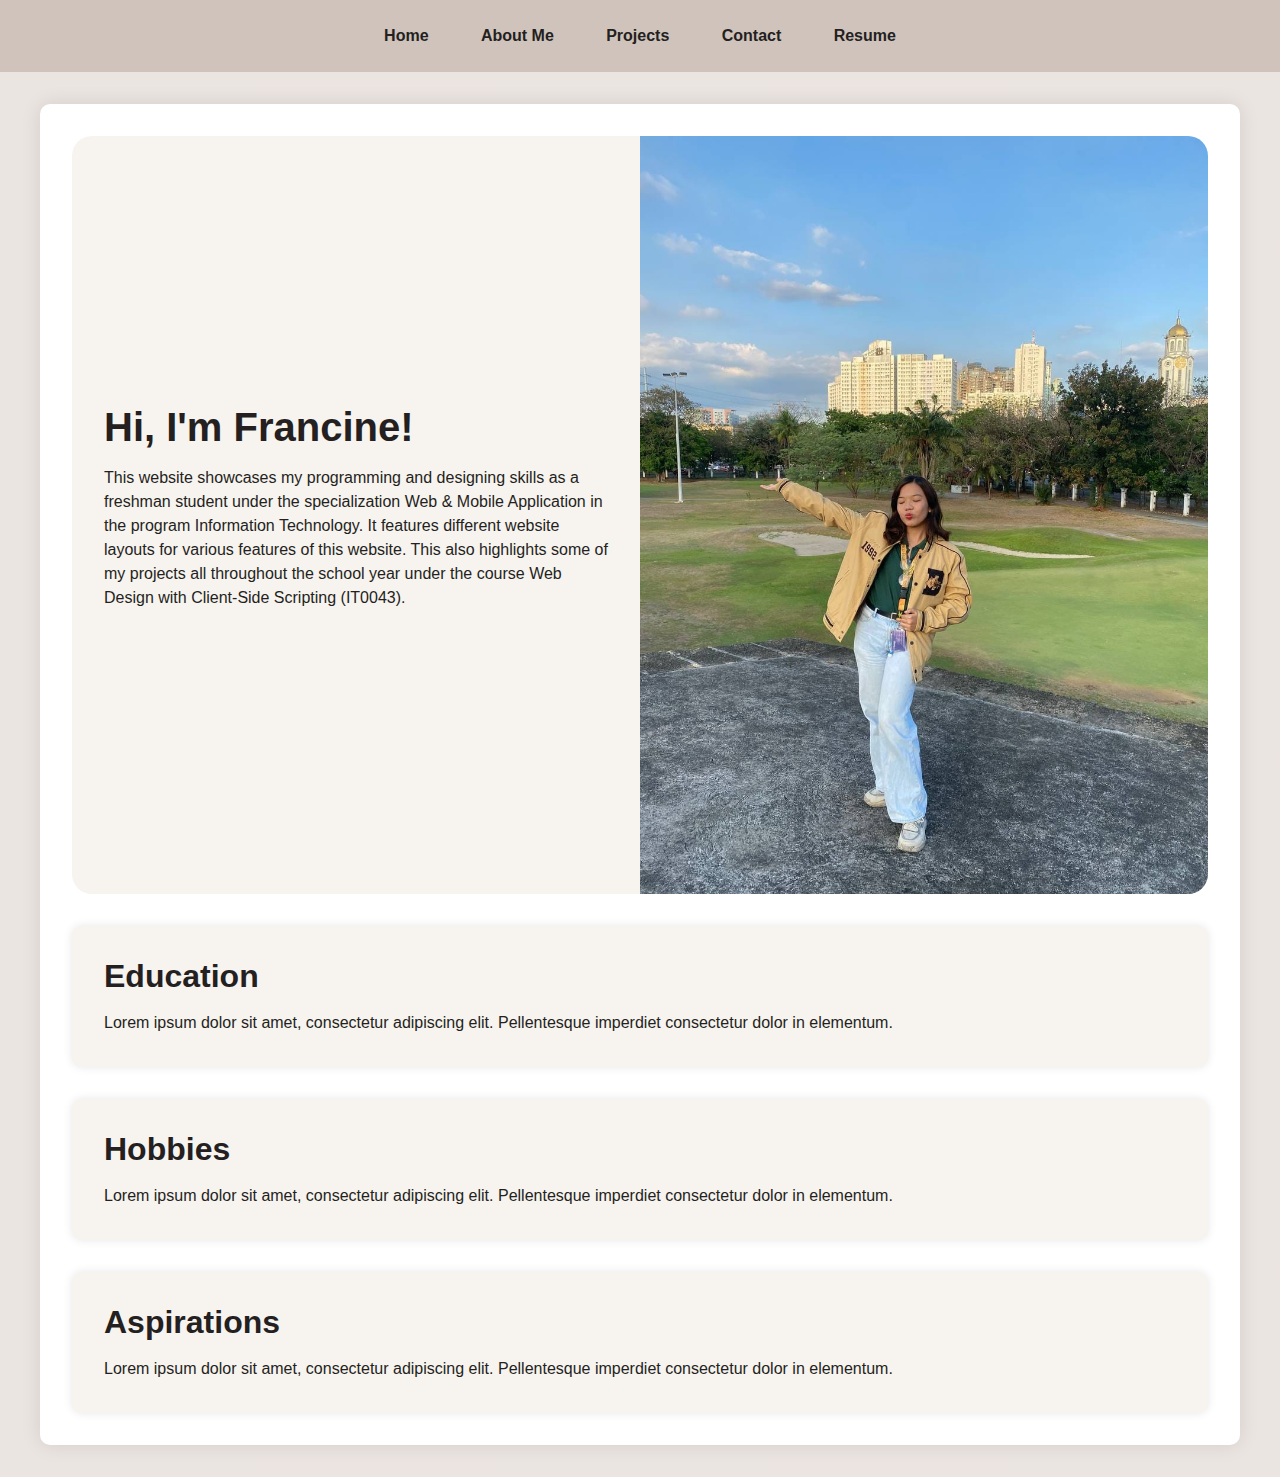
==== pages/page1/index.html @ 7ac3d0cc "feat(page 1): added customized 'About Me' page" ====
<!DOCTYPE html>
<html lang="en">
<head>
    <meta charset="UTF-8" />
    <meta name="viewport" content="width=device-width, initial-scale=1.0" />
    <link rel="stylesheet" href="./assets/css/style.css" />
    <title>Hello, Francine desu!</title>
</head>
<body>
    <header>
        <nav class="buttons">
            <a href="../../index.html" class="nav-link">Home</a>
            <a href="../page1/index.html" class="nav-link">About Me</a>
            <a href="../page2/index.html" class="nav-link">Projects</a>
            <a href="../page3/index.html" class="nav-link">Contact</a>
            <a href="https://francinejace.github.io/WD-Resume/" class="nav-link">Resume</a>
        </nav>
    </header>
    <div class="main-content">
        <div class="intro-section">
            <div class="text-container">
                <h1>Hi, I'm Francine!</h1>
                <p>This website showcases my programming and designing skills as a freshman student under the specialization Web & Mobile Application in the program Information Technology. It features different website layouts for various features of this website. This also highlights some of my projects all throughout the school year under the course Web Design with Client-Side Scripting (IT0043).</p>
            </div>
            <div class="image-container">
                <img src="../../assets/img/Francine.jpg" alt="Francine" />
            </div>
        </div>
        <div class="info-section">
            <h2>Education</h2>
            <p>Lorem ipsum dolor sit amet, consectetur adipiscing elit. Pellentesque imperdiet consectetur dolor in elementum.</p>
        </div>
        <div class="info-section">
            <h2>Hobbies</h2>
            <p>Lorem ipsum dolor sit amet, consectetur adipiscing elit. Pellentesque imperdiet consectetur dolor in elementum.</p>
        </div>
        <div class="info-section">
            <h2>Aspirations</h2>
            <p>Lorem ipsum dolor sit amet, consectetur adipiscing elit. Pellentesque imperdiet consectetur dolor in elementum.</p>
        </div>
    </div>
</body>
</html>
---- pages/page1/assets/css/style.css ----
/* Global styles */
* {
    margin: 0;
    padding: 0;
    box-sizing: border-box;
    font-family: 'Segoe UI', Tahoma, Geneva, Verdana, sans-serif;
    color: rgba(36, 31, 33, 255);
}

body {
    background: linear-gradient(rgba(230, 222, 217, 0.8), rgba(230, 222, 217, 0.8)), url('path/to/your/image.jpg');
    background-size: cover;
    display: flex;
    flex-direction: column;
    align-items: center;
    justify-content: center;
    min-height: 100vh;
}

header {
    width: 100%;
    background: #cfc3bb;
    padding: 1rem 0;
}

.buttons {
    display: flex;
    justify-content: center;
}

.nav-link {
    margin: 0 15px;
    text-decoration: none;
    color: rgba(36, 31, 33, 255);
    font-weight: bold;
    transition: color 0.3s ease, transform 0.3s ease, box-shadow 0.3s ease;
    padding: 0.7rem;
    border-radius: 5px;
}

.nav-link:hover {
    color: #f7f3ef;
    transform: translate(-10px, -10px);
    box-shadow: 10px 10px 0 rgba(36, 31, 33, 255);
}

.main-content {
    width: 100%;
    max-width: 1200px;
    margin: 2rem;
    padding: 2rem;
    background: white;
    border-radius: 10px;
    box-shadow: 0 0 20px rgba(0, 0, 0, 0.1);
}

.intro-section {
    display: flex;
    flex-wrap: wrap;
}

.text-container {
    flex: 1 1 50%;
    padding: 2rem;
    background: #f7f3ef;
    display: flex;
    flex-direction: column;
    justify-content: center;
    border-radius: 20px 0 0 20px;
}

.text-container h1 {
    font-size: 2.5rem;
    margin-bottom: 1rem;
    transition: color 0.3s ease;
}

.text-container h1:hover {
    color: rgba(36, 31, 33, 255);
    transform: translate(-10px, -10px);
    transition: color 0.3s ease, transform 0.3s ease, box-shadow 0.3s ease;
    box-shadow: 10px 10px 0 rgba(36, 31, 33, 255);
    border-radius: 5px;
    cursor: pointer;
}

.text-container p {
    font-size: 1rem;
    line-height: 1.5;
    margin-bottom: 1rem;
}

.image-container {
    flex: 1 1 50%;
    overflow: hidden;
    display: flex;
    align-items: center;
    justify-content: center;
    border-radius: 0 20px 20px 0;
}

.image-container img {
    width: 100%;
    height: auto;
    object-fit: cover;
    transition: transform 0.6s ease;
}

.image-container img:hover {
    transform: scaleX(-1);
}

.info-section {
    margin-top: 2rem;
    padding: 2rem;
    background: #f7f3ef;
    border-radius: 10px;
    box-shadow: 0 0 10px rgba(0, 0, 0, 0.1);
    transition: transform 0.3s ease, box-shadow 0.3s ease;
}

.info-section:hover {
    transform: translate(-10px, -10px);
    box-shadow: 10px 10px 0 rgba(36, 31, 33, 255);
}

.info-section h2 {
    font-size: 2rem;
    margin-bottom: 1rem;
}

.info-section p {
    font-size: 1rem;
    line-height: 1.5;
}
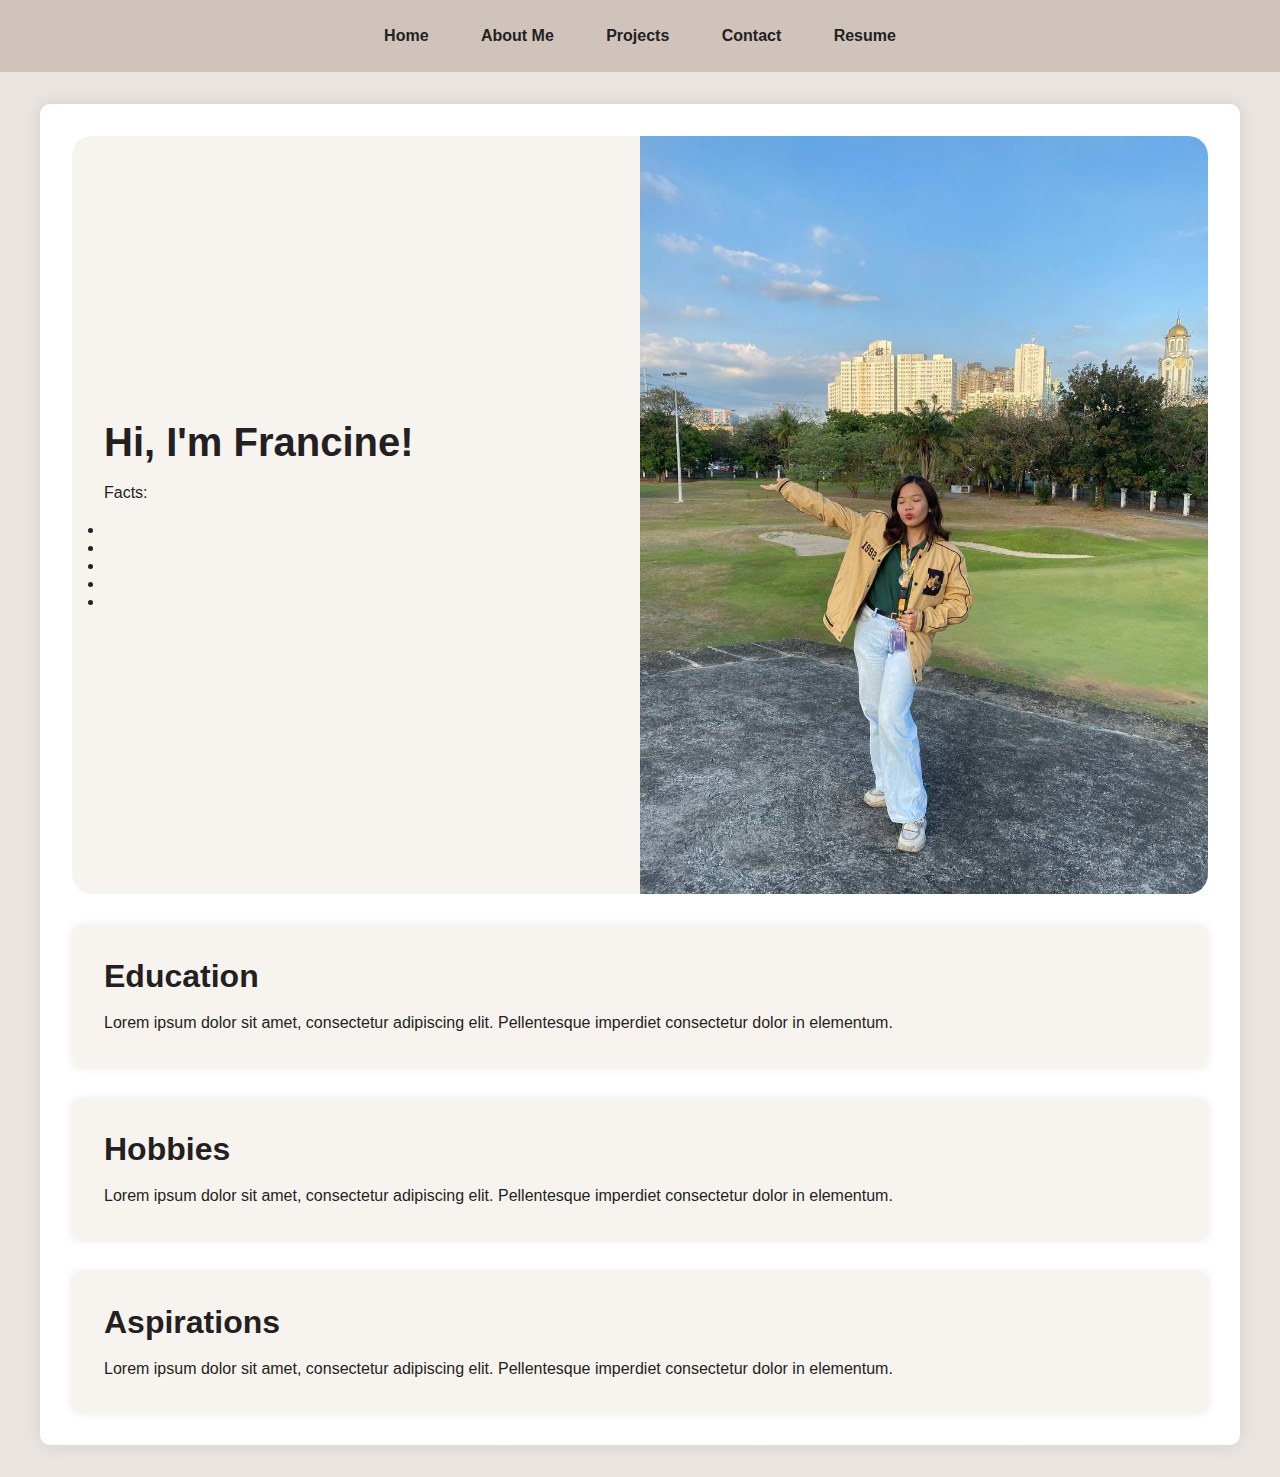
==== commit 79f53fc5: "feat(page 2): added projects page" ====
--- a/pages/page1/index.html
+++ b/pages/page1/index.html
@@ -20,7 +20,14 @@
         <div class="intro-section">
             <div class="text-container">
                 <h1>Hi, I'm Francine!</h1>
-                <p>This website showcases my programming and designing skills as a freshman student under the specialization Web & Mobile Application in the program Information Technology. It features different website layouts for various features of this website. This also highlights some of my projects all throughout the school year under the course Web Design with Client-Side Scripting (IT0043).</p>
+                <p>Facts:</p>
+                <ul>
+                    <li></li>
+                    <li></li>
+                    <li></li>
+                    <li></li>
+                    <li></li>
+                </ul>
             </div>
             <div class="image-container">
                 <img src="../../assets/img/Francine.jpg" alt="Francine" />
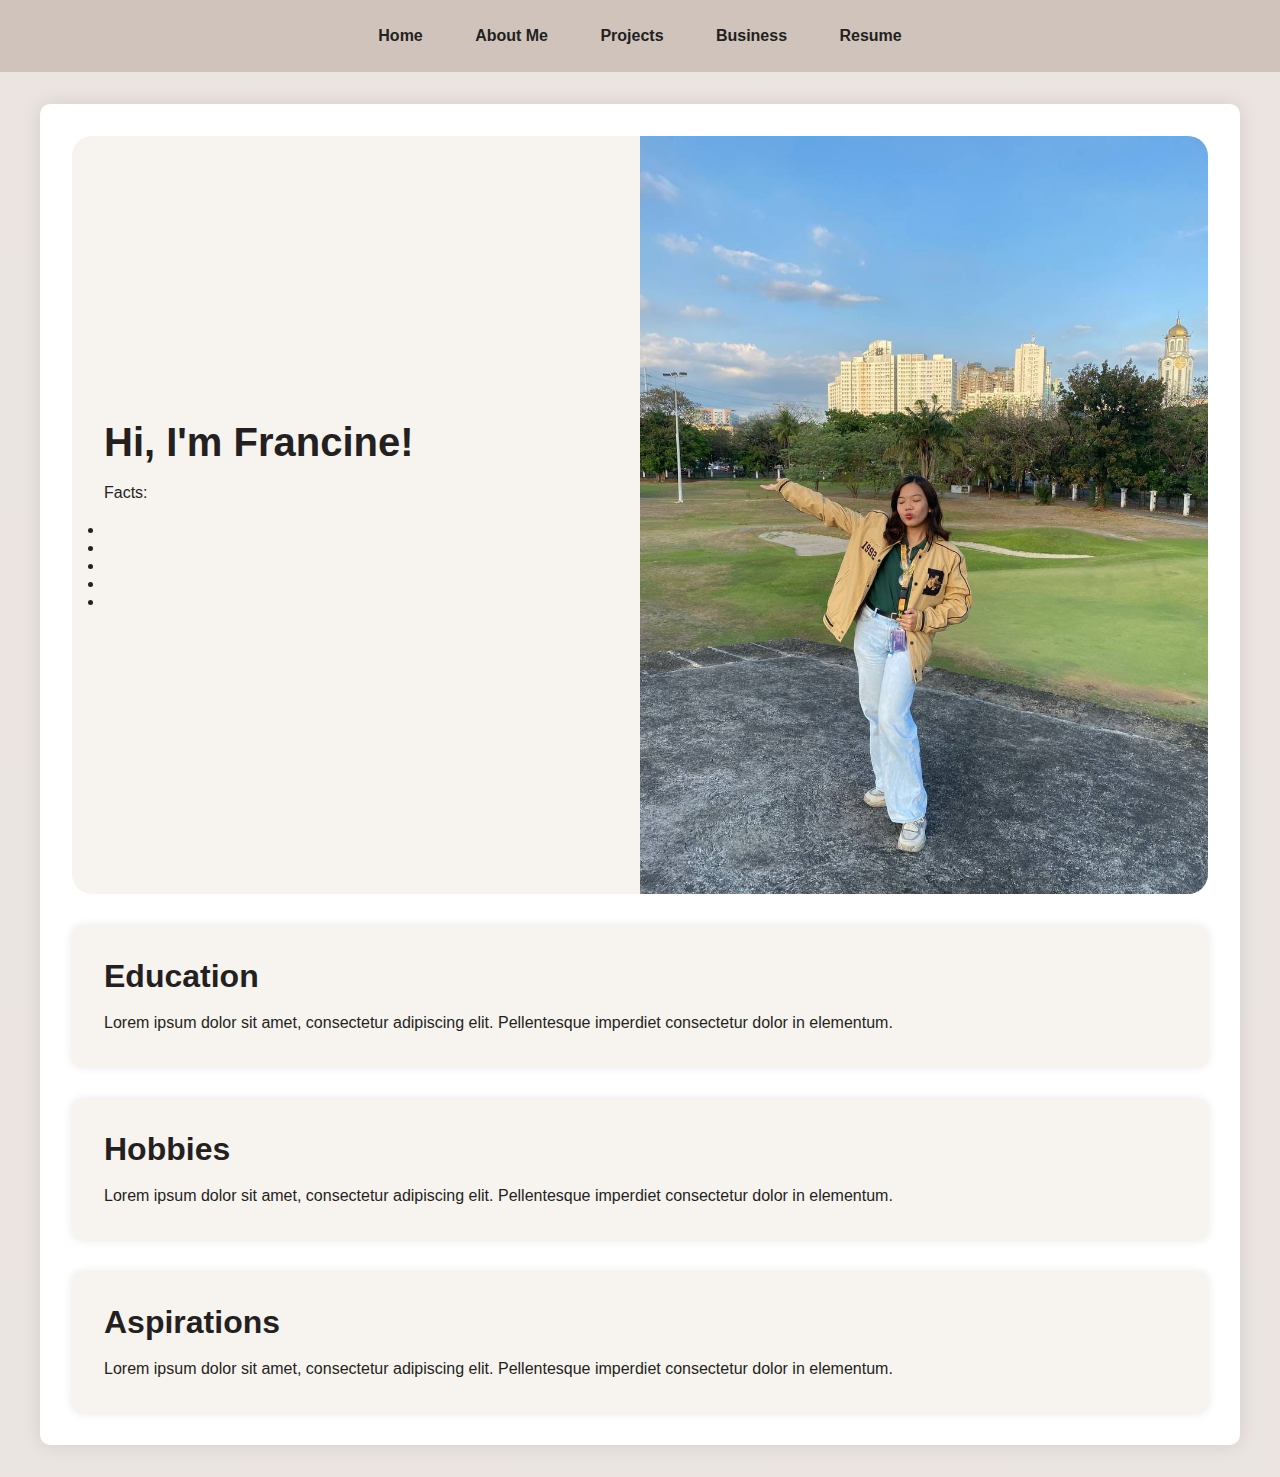
==== commit 773b61ec: "feat(page 4): added page 4 with styles" ====
--- a/pages/page1/index.html
+++ b/pages/page1/index.html
@@ -12,8 +12,8 @@
             <a href="../../index.html" class="nav-link">Home</a>
             <a href="../page1/index.html" class="nav-link">About Me</a>
             <a href="../page2/index.html" class="nav-link">Projects</a>
-            <a href="../page3/index.html" class="nav-link">Contact</a>
-            <a href="https://francinejace.github.io/WD-Resume/" class="nav-link">Resume</a>
+            <a href="../page3/index.html" class="nav-link">Business</a>
+            <a href="../page4/index.html" class="nav-link">Resume</a>
         </nav>
     </header>
     <div class="main-content">
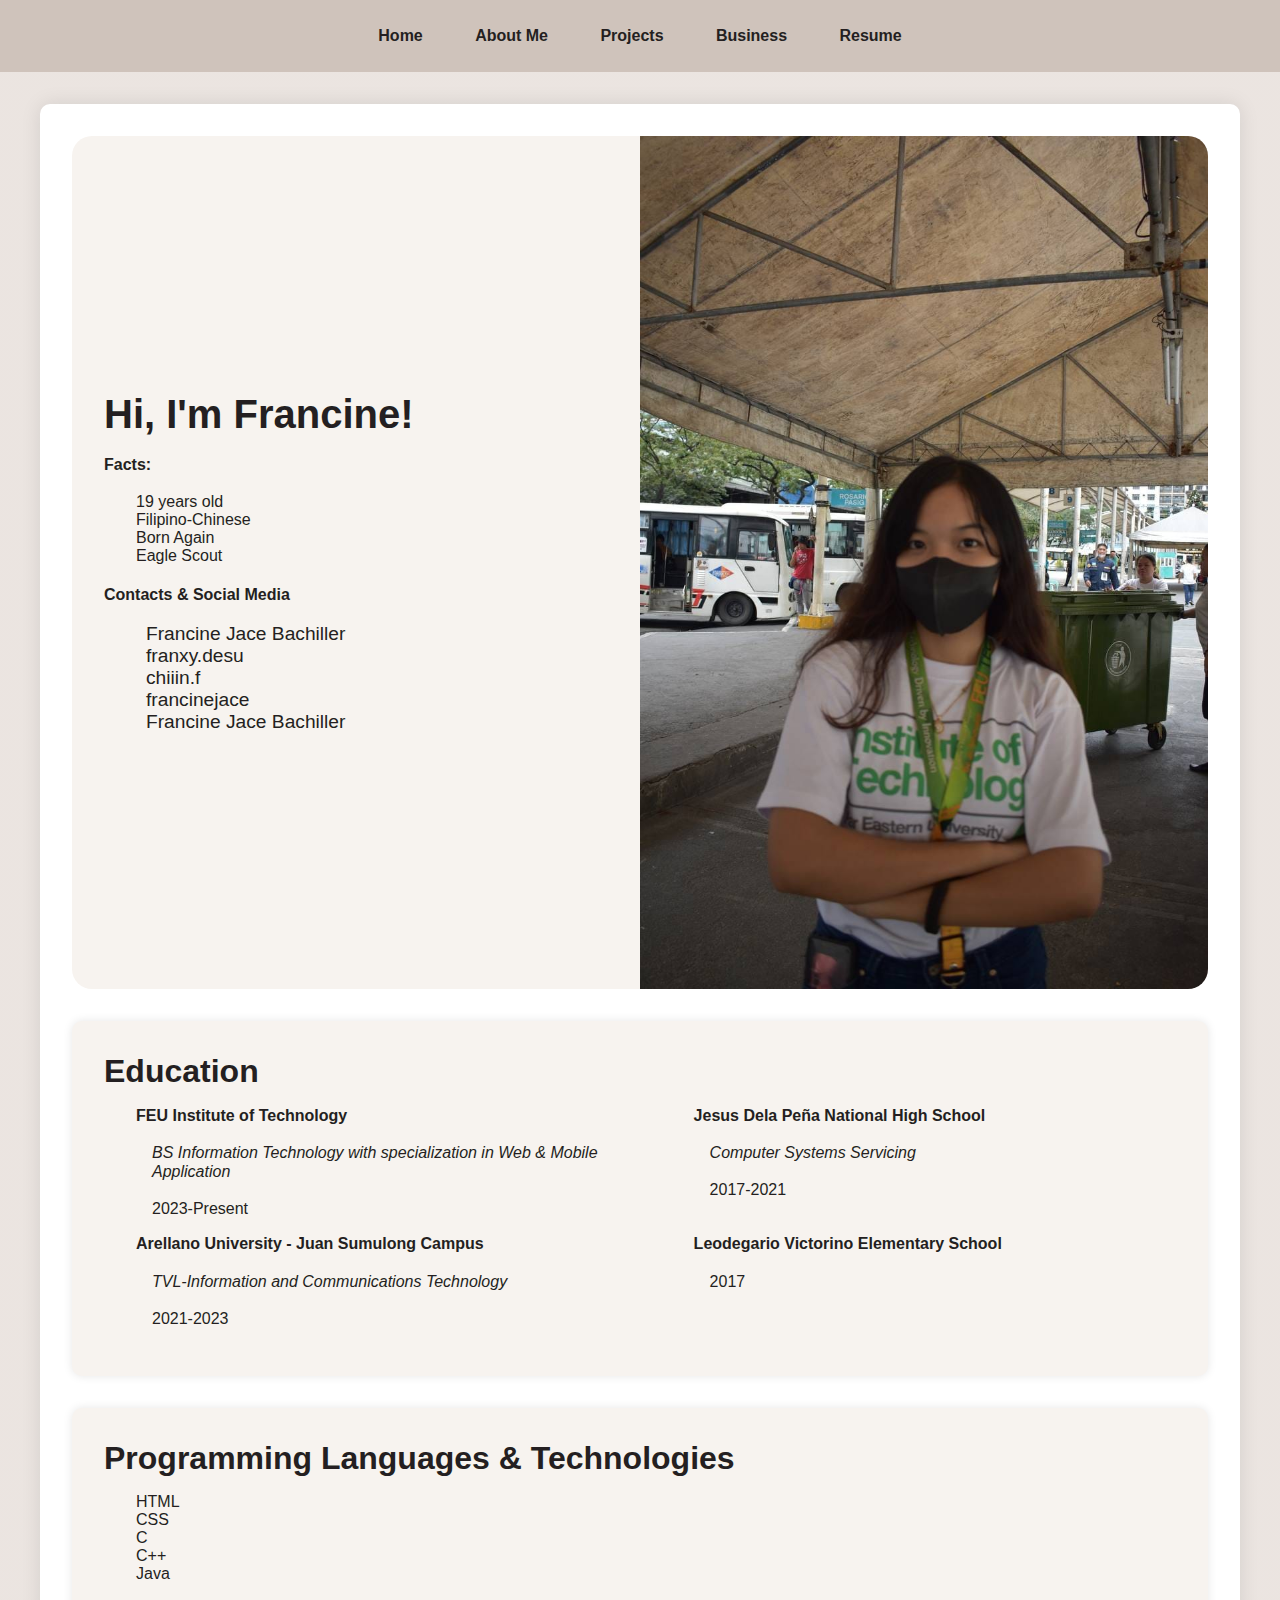
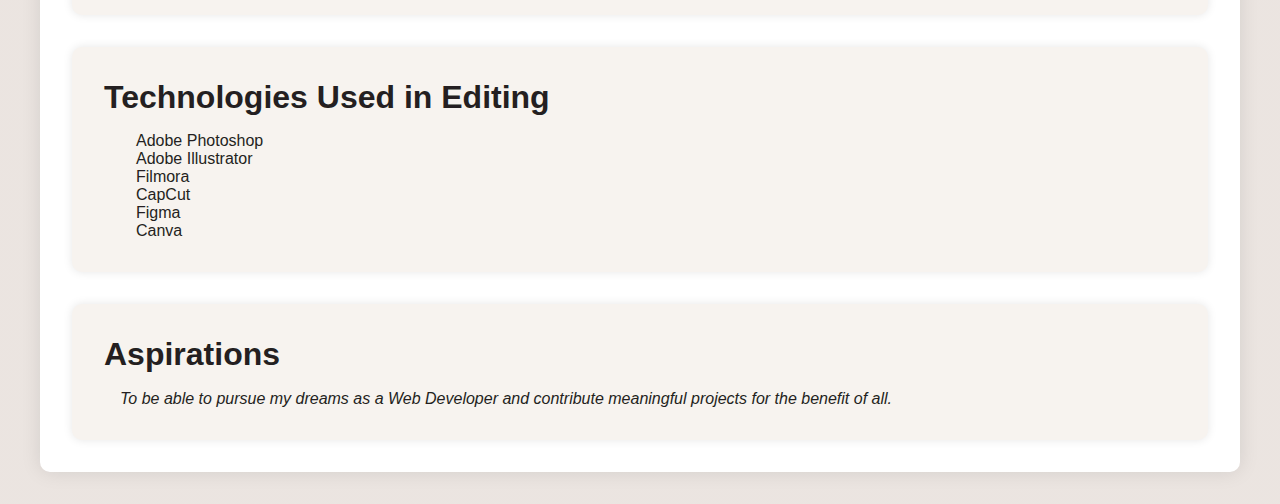
==== commit b86c5be1: "feat(pages 2 & 3): added styles and information" ====
--- a/pages/page1/index.html
+++ b/pages/page1/index.html
@@ -4,6 +4,7 @@
     <meta charset="UTF-8" />
     <meta name="viewport" content="width=device-width, initial-scale=1.0" />
     <link rel="stylesheet" href="./assets/css/style.css" />
+    <link rel="stylesheet" href="https://cdnjs.cloudflare.com/ajax/libs/font-awesome/6.5.2/css/all.min.css" integrity="sha512-SnH5WK+bZxgPHs44uWIX+LLJAJ9/2PkPKZ5QiAj6Ta86w+fsb2TkcmfRyVX3pBnMFcV7oQPJkl9QevSCWr3W6A==" crossorigin="anonymous" referrerpolicy="no-referrer" />
     <title>Hello, Francine desu!</title>
 </head>
 <body>
@@ -20,30 +21,74 @@
         <div class="intro-section">
             <div class="text-container">
                 <h1>Hi, I'm Francine!</h1>
-                <p>Facts:</p>
+                <p><strong>Facts:</strong></p>
                 <ul>
-                    <li></li>
-                    <li></li>
-                    <li></li>
-                    <li></li>
-                    <li></li>
+                    <li>19 years old</li>
+                    <li>Filipino-Chinese</li>
+                    <li>Born Again</li>
+                    <li>Eagle Scout</li><br>
+                </ul>
+                <p><strong>Contacts & Social Media</strong></p>
+                <ul class="social-media-list">
+                    <li><a href="https://www.facebook.com/francinejace.bachiller" class="fa-brands fa-facebook"></a><a href="https://www.facebook.com/francinejace.bachiller" class="username">Francine Jace Bachiller</a></li>
+                    <li><a href="https://www.instagram.com/franxy.desu" class="fa-brands fa-instagram"></a><a href="https://www.instagram.com/franxy.desu" class="username">franxy.desu</a></li>
+                    <li><a href="https://www.tiktok.com/@chiiin.f" class="fa-brands fa-tiktok"></a><a href="https://www.tiktok.com/@chiiin.f" class="username">chiiin.f</a></li>
+                    <li><a href="https://github.com/francinejace" class="fa-brands fa-github"></a><a href="https://github.com/francinejace" class="username">francinejace</a></li>
+                    <li><a href="https://www.linkedin.com/in/francine-jace-bachiller" class="fa-brands fa-linkedin"></a><a href="https://www.linkedin.com/in/francinejacebachiller" class="username">Francine Jace Bachiller</a></li>
                 </ul>
             </div>
             <div class="image-container">
-                <img src="../../assets/img/Francine.jpg" alt="Francine" />
+                <img src="../../assets/img/Francine-2.jpg" alt="Francine" />
             </div>
         </div>
         <div class="info-section">
             <h2>Education</h2>
-            <p>Lorem ipsum dolor sit amet, consectetur adipiscing elit. Pellentesque imperdiet consectetur dolor in elementum.</p>
+            <ul class="education-list">
+                <li>
+                    <strong>FEU Institute of Technology</strong><br>
+                    <em>BS Information Technology with specialization in Web & Mobile Application</em><br>
+                    <span>2023-Present</span>
+                </li>
+                <li>
+                    <strong>Jesus Dela Peña National High School</strong><br>
+                    <em>Computer Systems Servicing</em><br>
+                    <span>2017-2021</span>
+                </li>
+                <li>
+                    <strong>Arellano University - Juan Sumulong Campus</strong><br>
+                    <em>TVL-Information and Communications Technology</em><br>
+                    <span>2021-2023</span>
+                </li>
+                <li>
+                    <strong>Leodegario Victorino Elementary School</strong><br>
+                    <span>2017</span>
+                </li>
+            </ul>
         </div>
         <div class="info-section">
-            <h2>Hobbies</h2>
-            <p>Lorem ipsum dolor sit amet, consectetur adipiscing elit. Pellentesque imperdiet consectetur dolor in elementum.</p>
+            <h2>Programming Languages & Technologies</h2>
+            <ul class="tech-list">
+                <li><i class="fa-brands fa-html5"></i> HTML</li>
+                <li><i class="fa-brands fa-css3-alt"></i> CSS</li>
+                <li><i class="fa-solid fa-c"></i> C</li>
+                <li><i class="fa-solid fa-c"></i> C++</li>
+                <li><i class="fa-brands fa-java"></i> Java</li>
+            </ul>
         </div>
         <div class="info-section">
+            <h2>Technologies Used in Editing</h2>
+            <ul class="tech-list">
+                <li><i class="fa-brands fa-adobe"></i> Adobe Photoshop</li>
+                <li><i class="fa-brands fa-adobe"></i> Adobe Illustrator</li>
+                <li><i class="fa-solid fa-film"></i> Filmora</li>
+                <li><i class="fa-brands fa-tiktok"></i> CapCut</li>
+                <li><i class="fa-brands fa-figma"></i> Figma</li>
+                <li><i class="fa-brands fa-canva"></i> Canva</li>
+            </ul>
+        </div>
+        <div class="info-section aspirations">
             <h2>Aspirations</h2>
-            <p>Lorem ipsum dolor sit amet, consectetur adipiscing elit. Pellentesque imperdiet consectetur dolor in elementum.</p>
+            <p><em>To be able to pursue my dreams as a Web Developer and contribute meaningful projects for the benefit of all.</em></p>
         </div>
     </div>
 </body>
--- a/pages/page1/assets/css/style.css
+++ b/pages/page1/assets/css/style.css
@@ -1,4 +1,3 @@
-/* Global styles */
 * {
     margin: 0;
     padding: 0;
@@ -40,8 +39,10 @@
 
 .nav-link:hover {
     color: #f7f3ef;
-    transform: translate(-10px, -10px);
-    box-shadow: 10px 10px 0 rgba(36, 31, 33, 255);
+    background-color: rgba(36, 31, 33, 255);
+    transform: translateY(-5px);
+    box-shadow: 0 10px 20px rgba(0, 0, 0, 0.2);
+    transition: color 0.3s ease, background-color 0.3s ease, transform 0.3s ease, box-shadow 0.3s ease;
 }
 
 .main-content {
@@ -133,3 +134,85 @@
     font-size: 1rem;
     line-height: 1.5;
 }
+
+li {
+    margin-left: 2rem;
+    list-style-type: none;
+}
+
+.social-media-list {
+    display: flex;
+    flex-direction: column;
+    list-style: none;
+    padding: 0;
+    margin: 0;
+}
+
+.social-media-list li {
+    position: relative;
+}
+
+.social-media-list a {
+    text-decoration: none;
+    color: rgba(36, 31, 33, 255);
+    font-size: 1.2rem;
+    position: relative;
+    margin-right: 10px;
+}
+
+.social-media-list .username::after {
+    content: '';
+    position: absolute;
+    width: 0;
+    height: 2px;
+    bottom: 0;
+    left: 0;
+    background-color: rgba(36, 31, 33, 255);
+    visibility: hidden;
+    transition: all 0.3s ease-in-out;
+}
+
+.social-media-list a:hover::after {
+    visibility: visible;
+    width: 100%;
+}
+
+.social-media-list span {
+    font-size: 1rem;
+}
+
+.education-list {
+    display: flex;
+    flex-wrap: wrap;
+    justify-content: space-between;
+}
+
+.education-list li {
+    width: 45%;
+    margin-bottom: 1rem;
+}
+
+.info-section strong {
+    display: block;
+    font-size: 16px;
+    font-weight: bold;
+    line-height: 1.2;
+    margin-bottom: 0;
+}
+
+.info-section em {
+    display: block;
+    font-size: 16px;
+    font-style: italic;
+    margin-left: 1rem;
+    line-height: 1.2;
+    margin-bottom: 0;
+}
+
+.info-section span {
+    display: block;
+    font-size: 16px;
+    margin-left: 1rem;
+    line-height: 1.2;
+    margin-bottom: 0;
+}
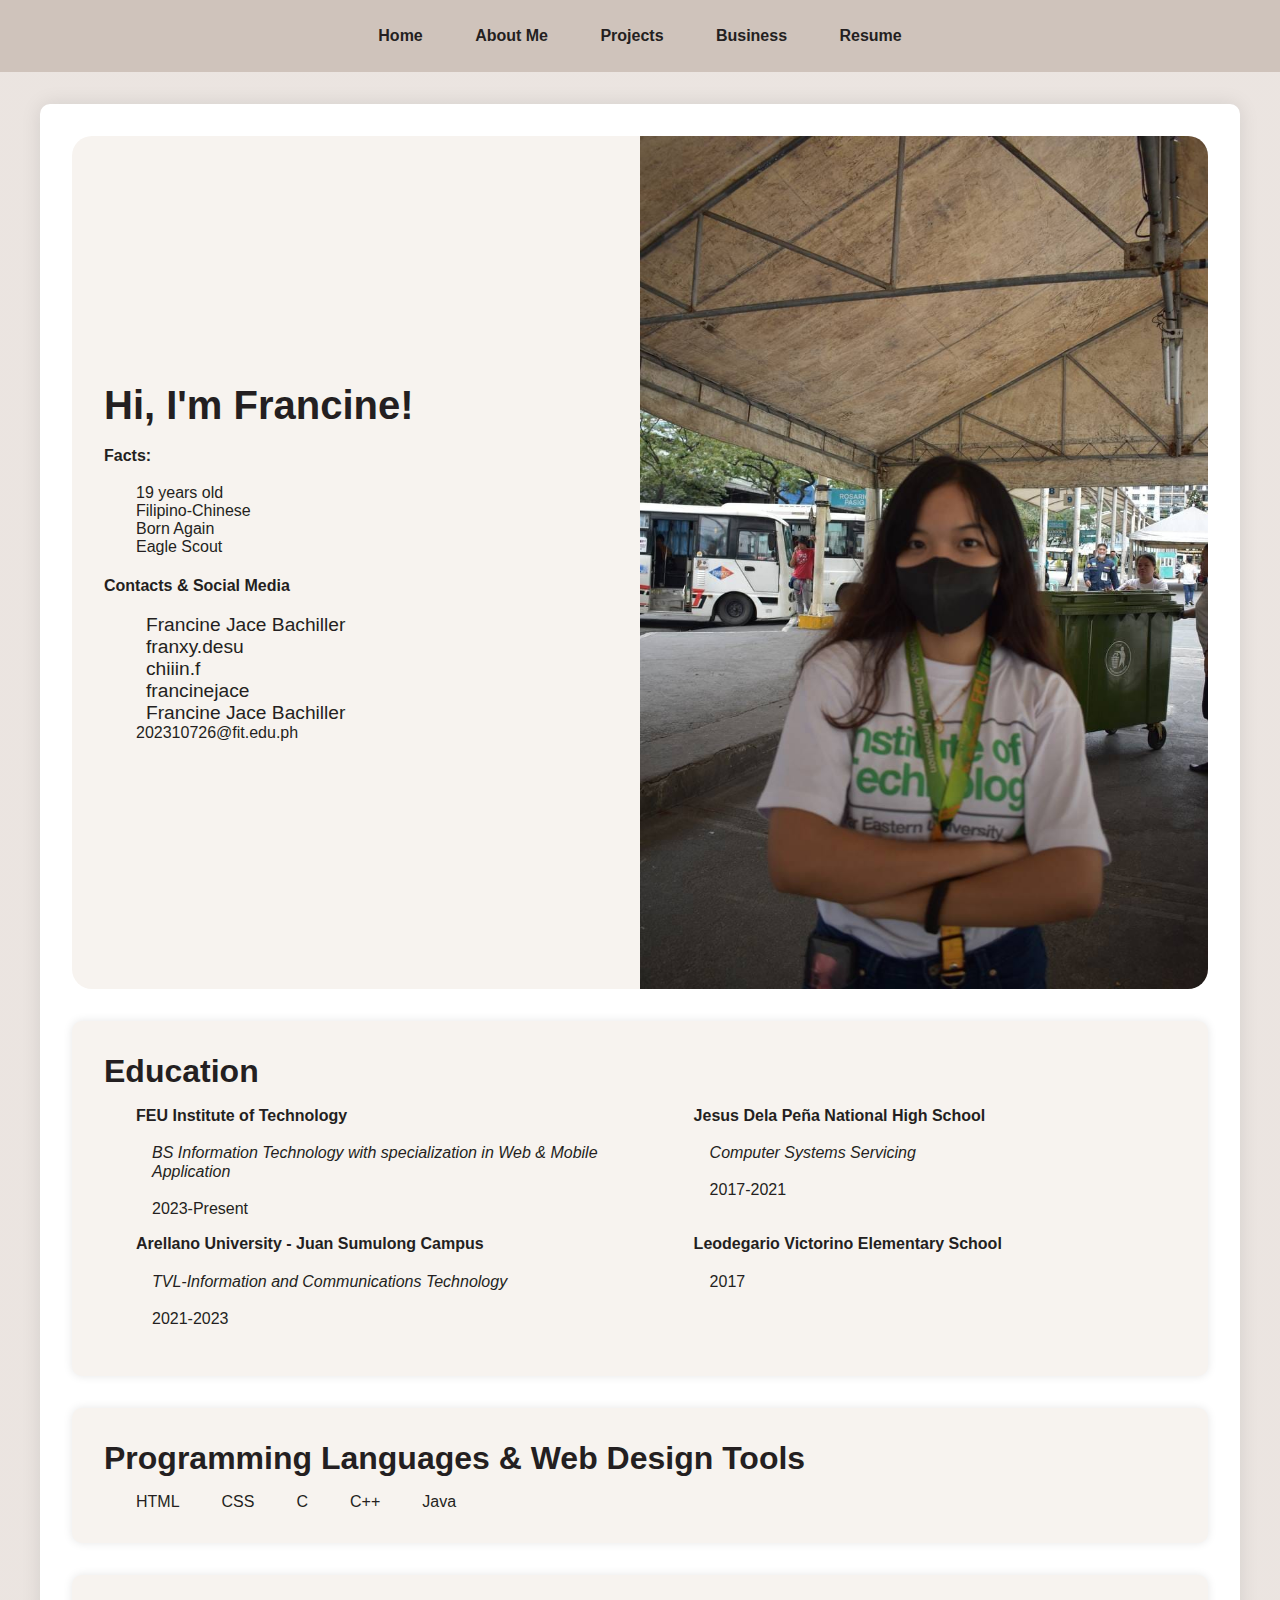
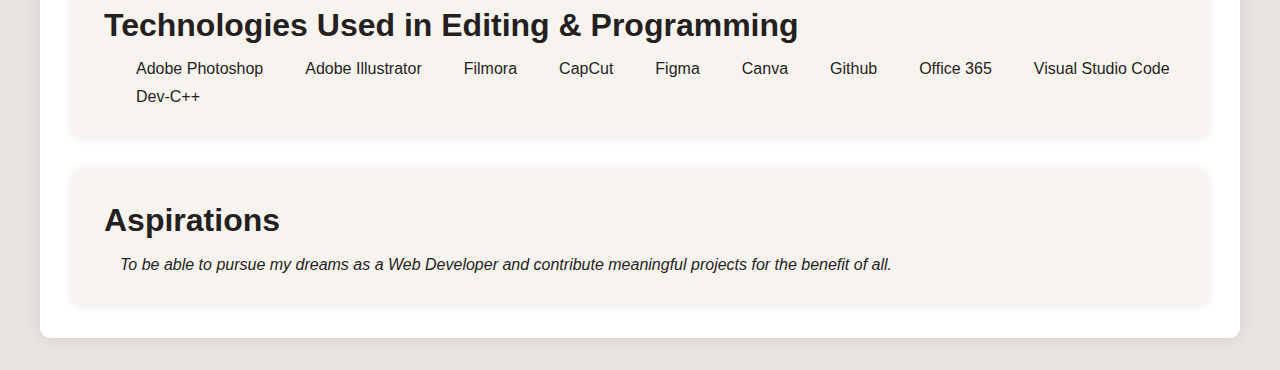
==== commit 5f80acba: "chore: Update social media links and add new technologies in index.html" ====
--- a/pages/page1/index.html
+++ b/pages/page1/index.html
@@ -30,11 +30,13 @@
                 </ul>
                 <p><strong>Contacts & Social Media</strong></p>
                 <ul class="social-media-list">
-                    <li><a href="https://www.facebook.com/francinejace.bachiller" class="fa-brands fa-facebook"></a><a href="https://www.facebook.com/francinejace.bachiller" class="username">Francine Jace Bachiller</a></li>
+                    <li><a href="https://www.facebook.com/franciellaaa" class="fa-brands fa-facebook"></a><a href="https://www.facebook.com/franciellaaa" class="username">Francine Jace Bachiller</a></li>
                     <li><a href="https://www.instagram.com/franxy.desu" class="fa-brands fa-instagram"></a><a href="https://www.instagram.com/franxy.desu" class="username">franxy.desu</a></li>
                     <li><a href="https://www.tiktok.com/@chiiin.f" class="fa-brands fa-tiktok"></a><a href="https://www.tiktok.com/@chiiin.f" class="username">chiiin.f</a></li>
                     <li><a href="https://github.com/francinejace" class="fa-brands fa-github"></a><a href="https://github.com/francinejace" class="username">francinejace</a></li>
-                    <li><a href="https://www.linkedin.com/in/francine-jace-bachiller" class="fa-brands fa-linkedin"></a><a href="https://www.linkedin.com/in/francinejacebachiller" class="username">Francine Jace Bachiller</a></li>
+                    <li><a href="https://ph.linkedin.com/in/francine-jace-bachiller-66a8331b4" class="fa-brands fa-linkedin"></a><a href="https://ph.linkedin.com/in/francine-jace-bachiller-66a8331b4" class="username">Francine Jace Bachiller</a></li>
+                    <li><i class="fas fa-envelope"></i>   202310726@fit.edu.ph</a>
+                    </li>
                 </ul>
             </div>
             <div class="image-container">
@@ -66,8 +68,8 @@
             </ul>
         </div>
         <div class="info-section">
-            <h2>Programming Languages & Technologies</h2>
-            <ul class="tech-list">
+            <h2>Programming Languages & Web Design Tools</h2>
+            <ul class="tech-list icon-row">
                 <li><i class="fa-brands fa-html5"></i> HTML</li>
                 <li><i class="fa-brands fa-css3-alt"></i> CSS</li>
                 <li><i class="fa-solid fa-c"></i> C</li>
@@ -76,14 +78,18 @@
             </ul>
         </div>
         <div class="info-section">
-            <h2>Technologies Used in Editing</h2>
-            <ul class="tech-list">
+            <h2>Technologies Used in Editing & Programming</h2>
+            <ul class="tech-list icon-row">
                 <li><i class="fa-brands fa-adobe"></i> Adobe Photoshop</li>
                 <li><i class="fa-brands fa-adobe"></i> Adobe Illustrator</li>
                 <li><i class="fa-solid fa-film"></i> Filmora</li>
                 <li><i class="fa-brands fa-tiktok"></i> CapCut</li>
                 <li><i class="fa-brands fa-figma"></i> Figma</li>
                 <li><i class="fa-brands fa-canva"></i> Canva</li>
+                <li><i class="fab fa-github"></i> Github</li>
+                <li><i class="fab fa-microsoft"></i> Office 365</li>
+                <li>Visual Studio Code</li>
+                <li><i class="fab fa-dev"></i> Dev-C++</li>
             </ul>
         </div>
         <div class="info-section aspirations">
@@ -92,4 +98,4 @@
         </div>
     </div>
 </body>
-</html>
+</html>--- a/pages/page1/assets/css/style.css
+++ b/pages/page1/assets/css/style.css
@@ -104,7 +104,7 @@
     width: 100%;
     height: auto;
     object-fit: cover;
-    transition: transform 0.6s ease;
+    transition: transform 1s ease;
 }
 
 .image-container img:hover {
@@ -138,6 +138,15 @@
 li {
     margin-left: 2rem;
     list-style-type: none;
+}
+
+.icon-row {
+    display: flex;
+    flex-wrap: wrap;
+    gap: 10px;
+    list-style: none;
+    padding: 0;
+    margin: 0;
 }
 
 .social-media-list {
